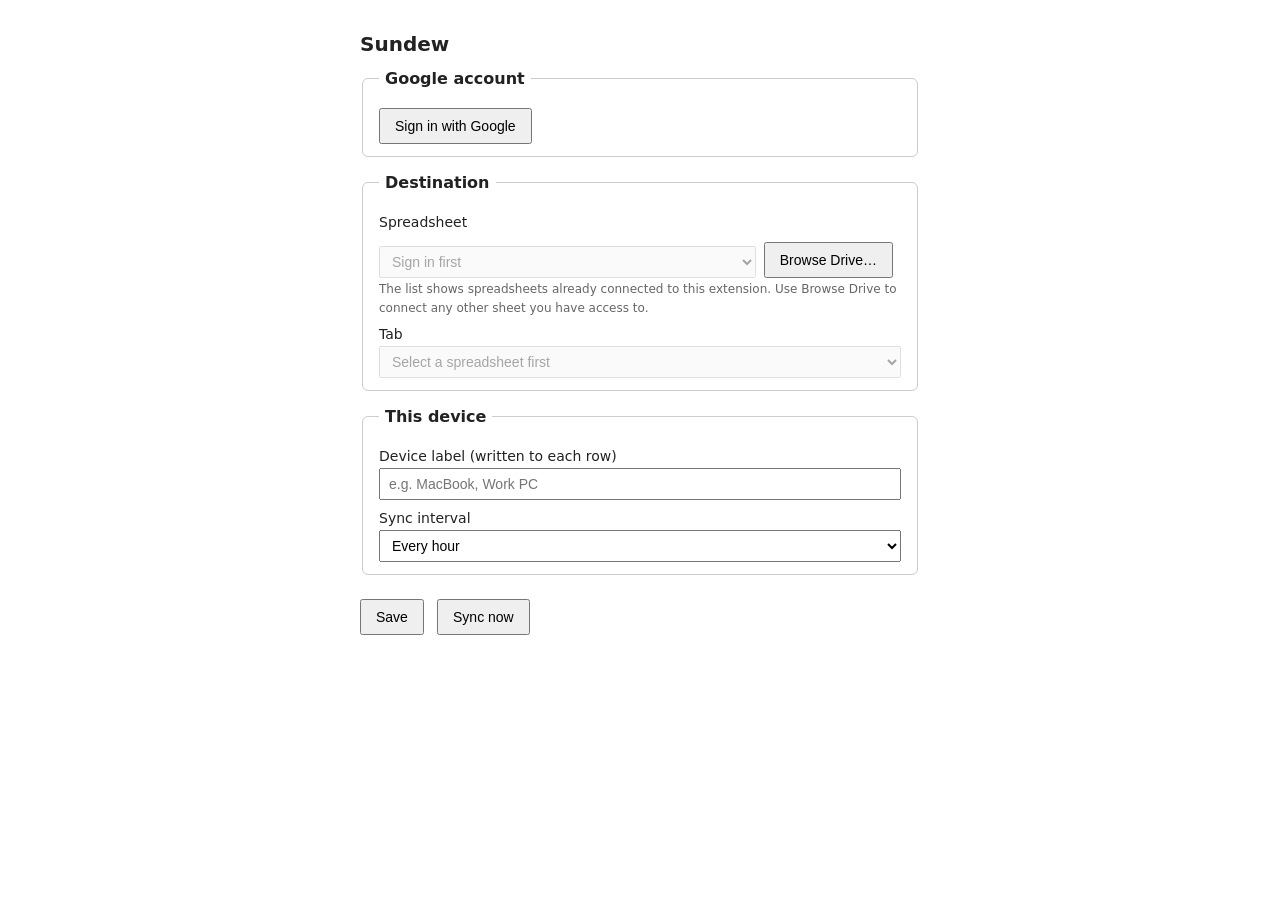
==== options.html @ 03d3510e "Add Sundew Chrome extension" ====
<!doctype html>
<html>
  <head>
    <meta charset="utf-8" />
    <title>Sundew — Options</title>
    <style>
      body {
        font-family: system-ui, sans-serif;
        max-width: 560px;
        margin: 32px auto;
        padding: 0 16px;
        color: #222;
      }
      h1 {
        font-size: 20px;
      }
      fieldset {
        border: 1px solid #ccc;
        border-radius: 6px;
        margin-bottom: 16px;
        padding: 12px 16px;
      }
      legend {
        font-weight: 600;
        padding: 0 6px;
      }
      label {
        display: block;
        margin: 10px 0 4px;
        font-size: 14px;
      }
      input[type="text"],
      select {
        width: 100%;
        box-sizing: border-box;
        padding: 6px 8px;
        font-size: 14px;
      }
      button {
        font-size: 14px;
        padding: 8px 14px;
        margin: 8px 8px 0 0;
        cursor: pointer;
      }
      .row {
        display: flex;
        gap: 8px;
        align-items: flex-end;
      }
      .row > div {
        flex: 1;
      }
      .hint {
        font-size: 12px;
        color: #666;
        margin-top: 2px;
      }
      #status {
        margin-top: 12px;
        font-size: 14px;
        white-space: pre-line;
      }
      #status.ok {
        color: #1a7f37;
      }
      #status.error {
        color: #b42318;
      }
      .hidden {
        display: none;
      }
    </style>
  </head>
  <body>
    <h1>Sundew</h1>

    <fieldset>
      <legend>Google account</legend>
      <button id="signInButton">Sign in with Google</button>
      <span id="authState" class="hint"></span>
    </fieldset>

    <fieldset>
      <legend>Destination</legend>
      <label for="spreadsheetSelect">Spreadsheet</label>
      <div class="row">
        <div>
          <select id="spreadsheetSelect" disabled>
            <option value="">Sign in first</option>
          </select>
        </div>
        <button id="browseDriveButton">Browse Drive…</button>
      </div>
      <span class="hint"
        >The list shows spreadsheets already connected to this extension. Use
        Browse Drive to connect any other sheet you have access to.</span
      >

      <div id="newSheetWrap" class="row hidden">
        <div>
          <label for="newSheetName">New spreadsheet name</label>
          <input type="text" id="newSheetName" placeholder="Browser History" />
        </div>
        <button id="createSheetButton">Create</button>
      </div>
      <a id="openSheetLink" target="_blank" class="hint hidden"
        >Open in Google Sheets ↗</a
      >

      <div class="row">
        <div>
          <label for="tabSelect">Tab</label>
          <select id="tabSelect" disabled>
            <option value="">Select a spreadsheet first</option>
          </select>
        </div>
        <div id="newTabWrap" class="hidden">
          <label for="newTabName">New tab name</label>
          <input type="text" id="newTabName" placeholder="browser history" />
        </div>
      </div>
    </fieldset>

    <fieldset>
      <legend>This device</legend>
      <label for="deviceLabel">Device label (written to each row)</label>
      <input type="text" id="deviceLabel" placeholder="e.g. MacBook, Work PC" />

      <label for="intervalSelect">Sync interval</label>
      <select id="intervalSelect">
        <option value="30">Every 30 minutes</option>
        <option value="60" selected>Every hour</option>
        <option value="120">Every 2 hours</option>
      </select>
    </fieldset>

    <button id="saveButton">Save</button>
    <button id="syncNowButton">Sync now</button>

    <div id="status"></div>

    <script src="sheets.js"></script>
    <script src="options.js"></script>
  </body>
</html>
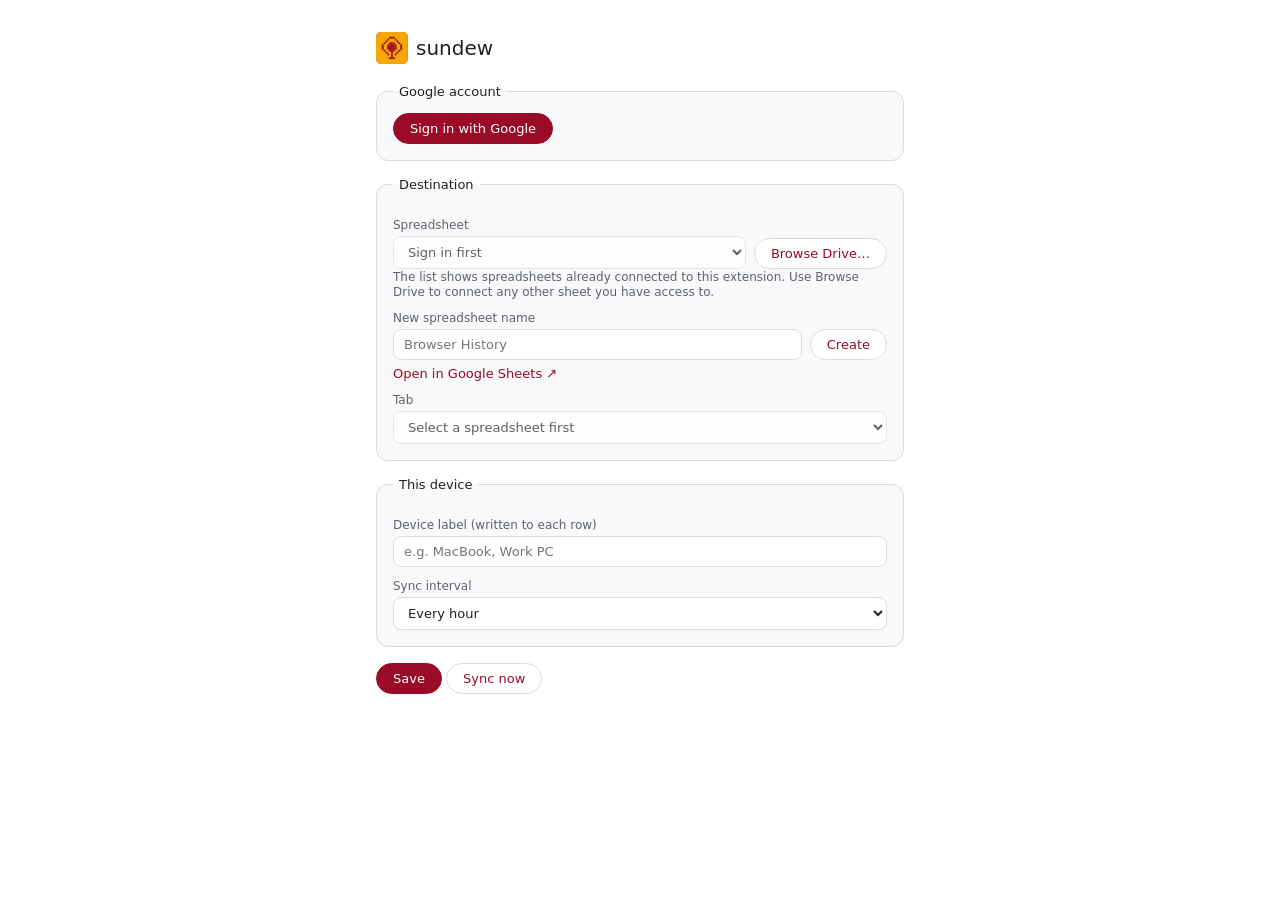
==== commit 3b341386: "Add branding, icons, Chrome-native UI" ====
--- a/options.html
+++ b/options.html
@@ -3,80 +3,46 @@
   <head>
     <meta charset="utf-8" />
     <title>Sundew — Options</title>
+    <link rel="stylesheet" href="sundew.css" />
     <style>
       body {
-        font-family: system-ui, sans-serif;
         max-width: 560px;
         margin: 32px auto;
         padding: 0 16px;
-        color: #222;
       }
       h1 {
         font-size: 20px;
+        font-weight: 500;
+        margin: 0;
       }
-      fieldset {
-        border: 1px solid #ccc;
-        border-radius: 6px;
-        margin-bottom: 16px;
-        padding: 12px 16px;
+      .brand {
+        margin-bottom: 20px;
       }
-      legend {
-        font-weight: 600;
-        padding: 0 6px;
-      }
-      label {
-        display: block;
-        margin: 10px 0 4px;
-        font-size: 14px;
-      }
-      input[type="text"],
-      select {
-        width: 100%;
-        box-sizing: border-box;
-        padding: 6px 8px;
-        font-size: 14px;
-      }
-      button {
-        font-size: 14px;
-        padding: 8px 14px;
-        margin: 8px 8px 0 0;
-        cursor: pointer;
-      }
-      .row {
-        display: flex;
-        gap: 8px;
-        align-items: flex-end;
-      }
-      .row > div {
-        flex: 1;
-      }
-      .hint {
-        font-size: 12px;
-        color: #666;
-        margin-top: 2px;
+      .brand img {
+        height: 32px;
       }
       #status {
         margin-top: 12px;
-        font-size: 14px;
         white-space: pre-line;
       }
-      #status.ok {
-        color: #1a7f37;
+      #openSheetLink {
+        display: inline-block;
+        margin-top: 6px;
       }
-      #status.error {
-        color: #b42318;
-      }
-      .hidden {
-        display: none;
+      #authState {
+        margin-left: 10px;
       }
     </style>
   </head>
   <body>
-    <h1>Sundew</h1>
+    <div class="brand">
+      <img src="icons/icon.svg" alt="" />
+      <h1>sundew</h1>
+    </div>
 
     <fieldset>
       <legend>Google account</legend>
-      <button id="signInButton">Sign in with Google</button>
+      <button id="signInButton" class="primary">Sign in with Google</button>
       <span id="authState" class="hint"></span>
     </fieldset>
 
@@ -103,7 +69,7 @@
         </div>
         <button id="createSheetButton">Create</button>
       </div>
-      <a id="openSheetLink" target="_blank" class="hint hidden"
+      <a id="openSheetLink" target="_blank" class="hidden"
         >Open in Google Sheets ↗</a
       >
 
@@ -134,7 +100,7 @@
       </select>
     </fieldset>
 
-    <button id="saveButton">Save</button>
+    <button id="saveButton" class="primary">Save</button>
     <button id="syncNowButton">Sync now</button>
 
     <div id="status"></div>
--- a/sundew.css
+++ b/sundew.css
@@ -0,0 +1,166 @@
+/* Sundew shared UI — Chrome-native feel (Material 3-ish tokens, system
+   font, pill buttons, Google greys) with the Sundew brand as accent. */
+
+:root {
+  /* Brand */
+  --sundew-red: #990b27;
+  --sundew-red-hover: #7d0920;
+  --sundew-amber: #f6a605;
+  --sundew-dark: #280407;
+
+  /* Chrome-flavoured neutrals (light) */
+  --bg: #ffffff;
+  --surface: #f8f9fa;
+  --border: #dadce0;
+  --text: #202124;
+  --text-secondary: #5f6368;
+  --ok: #188038;
+  --error: #d93025;
+  --focus-ring: rgba(153, 11, 39, 0.4);
+}
+
+@media (prefers-color-scheme: dark) {
+  :root {
+    --bg: #292a2d;
+    --surface: #202124;
+    --border: #5f6368;
+    --text: #e8eaed;
+    --text-secondary: #9aa0a6;
+    --ok: #81c995;
+    --error: #f28b82;
+    --sundew-red: #e0526e;
+    --sundew-red-hover: #e9718a;
+    --focus-ring: rgba(224, 82, 110, 0.5);
+  }
+}
+
+* {
+  box-sizing: border-box;
+}
+
+body {
+  font-family:
+    system-ui,
+    -apple-system,
+    "Segoe UI",
+    Roboto,
+    sans-serif;
+  font-size: 13px;
+  color: var(--text);
+  background: var(--bg);
+  margin: 0;
+}
+
+.brand {
+  display: flex;
+  align-items: center;
+  gap: 8px;
+}
+
+.brand img {
+  height: 24px;
+  display: block;
+}
+
+button {
+  font: inherit;
+  font-weight: 500;
+  border-radius: 100px;
+  padding: 7px 16px;
+  cursor: pointer;
+  border: 1px solid var(--border);
+  background: var(--bg);
+  color: var(--sundew-red);
+  transition: background 0.15s;
+}
+
+button:hover {
+  background: var(--surface);
+}
+
+button.primary {
+  background: var(--sundew-red);
+  border-color: var(--sundew-red);
+  color: #fff;
+}
+
+button.primary:hover {
+  background: var(--sundew-red-hover);
+  border-color: var(--sundew-red-hover);
+}
+
+button:focus-visible,
+input:focus-visible,
+select:focus-visible {
+  outline: 2px solid var(--focus-ring);
+  outline-offset: 1px;
+}
+
+input[type="text"],
+select {
+  font: inherit;
+  color: var(--text);
+  background: var(--bg);
+  border: 1px solid var(--border);
+  border-radius: 8px;
+  padding: 7px 10px;
+  width: 100%;
+}
+
+label {
+  display: block;
+  font-size: 12px;
+  font-weight: 500;
+  color: var(--text-secondary);
+  margin: 12px 0 4px;
+}
+
+fieldset {
+  border: 1px solid var(--border);
+  border-radius: 12px;
+  background: var(--surface);
+  margin: 0 0 16px;
+  padding: 14px 16px 16px;
+}
+
+legend {
+  font-weight: 500;
+  color: var(--text);
+  padding: 0 6px;
+}
+
+a {
+  color: var(--sundew-red);
+  text-decoration: none;
+}
+
+a:hover {
+  text-decoration: underline;
+}
+
+.hint {
+  font-size: 12px;
+  color: var(--text-secondary);
+}
+
+.ok {
+  color: var(--ok);
+}
+
+.error {
+  color: var(--error);
+}
+
+.hidden {
+  display: none;
+}
+
+.row {
+  display: flex;
+  gap: 8px;
+  align-items: flex-end;
+}
+
+.row > div {
+  flex: 1;
+}
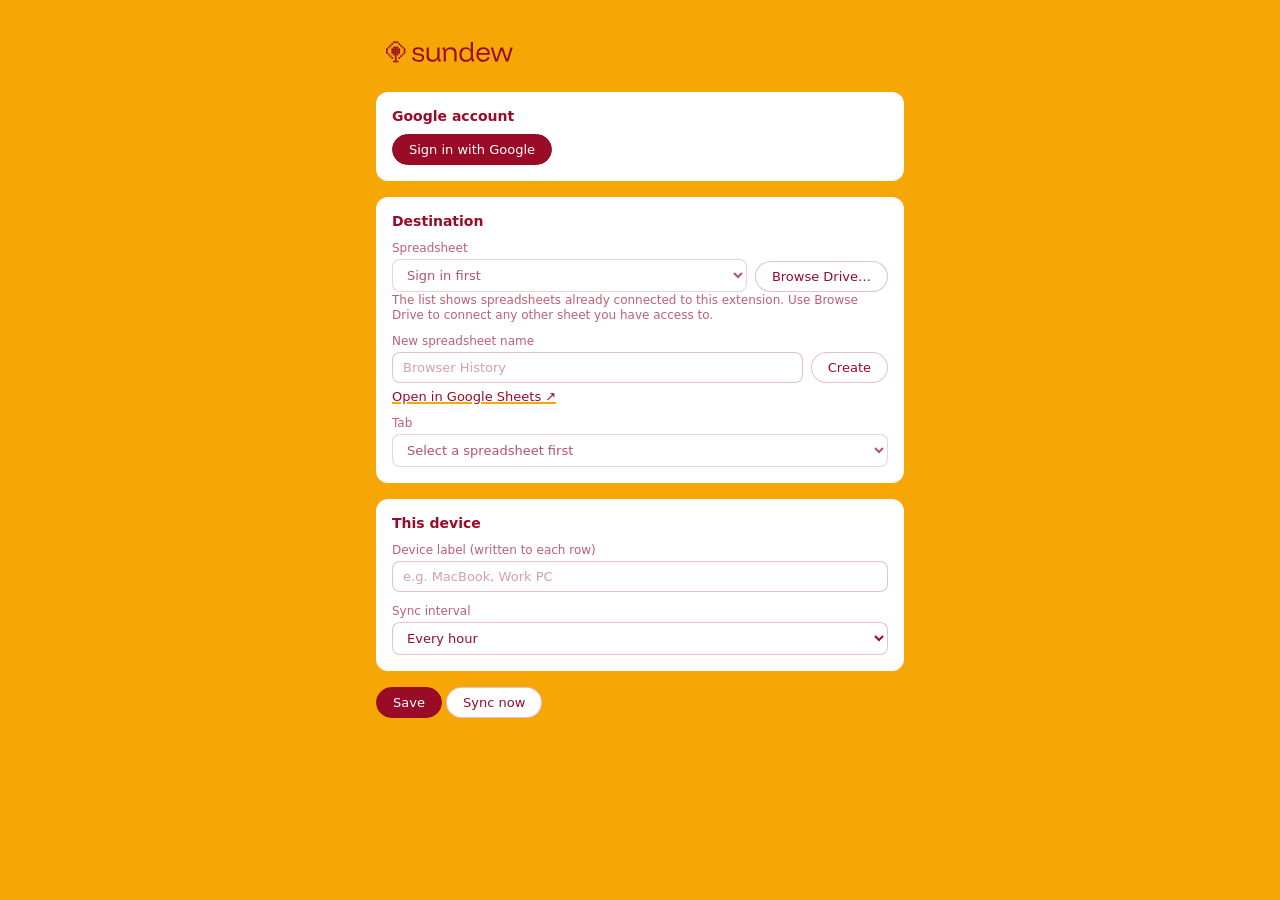
==== commit 0b53611c: "Refine UI states and branding" ====
--- a/options.html
+++ b/options.html
@@ -6,6 +6,7 @@
     <link rel="stylesheet" href="sundew.css" />
     <style>
       body {
+        background: var(--amber);
         max-width: 560px;
         margin: 32px auto;
         padding: 0 16px;
@@ -21,6 +22,18 @@
       .brand img {
         height: 32px;
       }
+      .card {
+        background: var(--white);
+        border-radius: 12px;
+        padding: 16px;
+        margin-bottom: 16px;
+      }
+      .card h2 {
+        font-size: 14px;
+        font-weight: 600;
+        color: var(--red);
+        margin: 0 0 10px;
+      }
       #status {
         margin-top: 12px;
         white-space: pre-line;
@@ -30,65 +43,93 @@
         margin-top: 6px;
       }
       #authState {
-        margin-left: 10px;
+        margin-right: 10px;
+      }
+      #linkedSheetButton {
+        max-width: 100%;
+        overflow: hidden;
+        text-overflow: ellipsis;
+        white-space: nowrap;
       }
     </style>
   </head>
   <body>
     <div class="brand">
-      <img src="icons/icon.svg" alt="" />
-      <h1>sundew</h1>
+      <img
+        src="icons/wordmark-on-amber.svg"
+        alt="sundew"
+        style="height: 40px"
+      />
     </div>
 
-    <fieldset>
-      <legend>Google account</legend>
-      <button id="signInButton" class="primary">Sign in with Google</button>
-      <span id="authState" class="hint"></span>
-    </fieldset>
+    <section class="card">
+      <h2>Google account</h2>
+      <div id="signedOutView">
+        <button id="signInButton" class="primary">Sign in with Google</button>
+      </div>
+      <div id="signedInView" class="hidden">
+        <span id="authState" class="hint">Signed in</span>
+        <button id="signOutButton">Sign out</button>
+      </div>
+    </section>
 
-    <fieldset>
-      <legend>Destination</legend>
-      <label for="spreadsheetSelect">Spreadsheet</label>
-      <div class="row">
-        <div>
-          <select id="spreadsheetSelect" disabled>
-            <option value="">Sign in first</option>
-          </select>
-        </div>
-        <button id="browseDriveButton">Browse Drive…</button>
-      </div>
-      <span class="hint"
-        >The list shows spreadsheets already connected to this extension. Use
-        Browse Drive to connect any other sheet you have access to.</span
-      >
+    <section class="card">
+      <h2>Destination</h2>
 
-      <div id="newSheetWrap" class="row hidden">
-        <div>
-          <label for="newSheetName">New spreadsheet name</label>
-          <input type="text" id="newSheetName" placeholder="Browser History" />
-        </div>
-        <button id="createSheetButton">Create</button>
-      </div>
-      <a id="openSheetLink" target="_blank" class="hidden"
-        >Open in Google Sheets ↗</a
-      >
-
-      <div class="row">
-        <div>
-          <label for="tabSelect">Tab</label>
-          <select id="tabSelect" disabled>
-            <option value="">Select a spreadsheet first</option>
-          </select>
-        </div>
-        <div id="newTabWrap" class="hidden">
-          <label for="newTabName">New tab name</label>
-          <input type="text" id="newTabName" placeholder="browser history" />
+      <div id="destLinked" class="hidden">
+        <div class="row">
+          <button id="linkedSheetButton" title="Open in Google Sheets"></button>
+          <button id="changeDestButton">Change</button>
         </div>
       </div>
-    </fieldset>
 
-    <fieldset>
-      <legend>This device</legend>
+      <div id="destEditor">
+        <label for="spreadsheetSelect">Spreadsheet</label>
+        <div class="row">
+          <div>
+            <select id="spreadsheetSelect" disabled>
+              <option value="">Sign in first</option>
+            </select>
+          </div>
+          <button id="browseDriveButton">Browse Drive…</button>
+        </div>
+        <span class="hint"
+          >The list shows spreadsheets already connected to this extension. Use
+          Browse Drive to connect any other sheet you have access to.</span
+        >
+
+        <div id="newSheetWrap" class="row hidden">
+          <div>
+            <label for="newSheetName">New spreadsheet name</label>
+            <input
+              type="text"
+              id="newSheetName"
+              placeholder="Browser History"
+            />
+          </div>
+          <button id="createSheetButton">Create</button>
+        </div>
+        <a id="openSheetLink" target="_blank" class="hidden"
+          >Open in Google Sheets ↗</a
+        >
+
+        <div class="row">
+          <div>
+            <label for="tabSelect">Tab</label>
+            <select id="tabSelect" disabled>
+              <option value="">Select a spreadsheet first</option>
+            </select>
+          </div>
+          <div id="newTabWrap" class="hidden">
+            <label for="newTabName">New tab name</label>
+            <input type="text" id="newTabName" placeholder="browser history" />
+          </div>
+        </div>
+      </div>
+    </section>
+
+    <section class="card">
+      <h2>This device</h2>
       <label for="deviceLabel">Device label (written to each row)</label>
       <input type="text" id="deviceLabel" placeholder="e.g. MacBook, Work PC" />
 
@@ -98,7 +139,7 @@
         <option value="60" selected>Every hour</option>
         <option value="120">Every 2 hours</option>
       </select>
-    </fieldset>
+    </section>
 
     <button id="saveButton" class="primary">Save</button>
     <button id="syncNowButton">Sync now</button>
--- a/sundew.css
+++ b/sundew.css
@@ -1,37 +1,15 @@
-/* Sundew shared UI — Chrome-native feel (Material 3-ish tokens, system
-   font, pill buttons, Google greys) with the Sundew brand as accent. */
+/* Sundew shared UI — Chrome-native structure (system font, pill buttons,
+   Material-style focus) in the strict brand palette: red, amber, white. */
 
 :root {
-  /* Brand */
-  --sundew-red: #990b27;
-  --sundew-red-hover: #7d0920;
-  --sundew-amber: #f6a605;
-  --sundew-dark: #280407;
+  --red: #990b27;
+  --amber: #f6a605;
+  --white: #ffffff;
 
-  /* Chrome-flavoured neutrals (light) */
-  --bg: #ffffff;
-  --surface: #f8f9fa;
-  --border: #dadce0;
-  --text: #202124;
-  --text-secondary: #5f6368;
-  --ok: #188038;
-  --error: #d93025;
-  --focus-ring: rgba(153, 11, 39, 0.4);
-}
-
-@media (prefers-color-scheme: dark) {
-  :root {
-    --bg: #292a2d;
-    --surface: #202124;
-    --border: #5f6368;
-    --text: #e8eaed;
-    --text-secondary: #9aa0a6;
-    --ok: #81c995;
-    --error: #f28b82;
-    --sundew-red: #e0526e;
-    --sundew-red-hover: #e9718a;
-    --focus-ring: rgba(224, 82, 110, 0.5);
-  }
+  --red-soft: rgba(153, 11, 39, 0.65); /* hints/secondary text */
+  --red-faint: rgba(153, 11, 39, 0.25); /* borders */
+  --red-wash: rgba(153, 11, 39, 0.05); /* surfaces */
+  --amber-wash: rgba(246, 166, 5, 0.15); /* hover */
 }
 
 * {
@@ -46,8 +24,8 @@
     Roboto,
     sans-serif;
   font-size: 13px;
-  color: var(--text);
-  background: var(--bg);
+  color: var(--red);
+  background: var(--white);
   margin: 0;
 }
 
@@ -62,93 +40,109 @@
   display: block;
 }
 
+h1 {
+  color: var(--red);
+}
+
 button {
   font: inherit;
   font-weight: 500;
   border-radius: 100px;
   padding: 7px 16px;
   cursor: pointer;
-  border: 1px solid var(--border);
-  background: var(--bg);
-  color: var(--sundew-red);
+  border: 1px solid var(--red-faint);
+  background: var(--white);
+  color: var(--red);
   transition: background 0.15s;
 }
 
 button:hover {
-  background: var(--surface);
+  background: var(--amber-wash);
 }
 
 button.primary {
-  background: var(--sundew-red);
-  border-color: var(--sundew-red);
-  color: #fff;
+  background: var(--red);
+  border-color: var(--red);
+  color: var(--white);
 }
 
 button.primary:hover {
-  background: var(--sundew-red-hover);
-  border-color: var(--sundew-red-hover);
+  background: #7d0920;
+  border-color: #7d0920;
 }
 
 button:focus-visible,
 input:focus-visible,
 select:focus-visible {
-  outline: 2px solid var(--focus-ring);
+  outline: 2px solid var(--amber);
   outline-offset: 1px;
 }
 
 input[type="text"],
 select {
   font: inherit;
-  color: var(--text);
-  background: var(--bg);
-  border: 1px solid var(--border);
+  color: var(--red);
+  background: var(--white);
+  border: 1px solid var(--red-faint);
   border-radius: 8px;
   padding: 7px 10px;
   width: 100%;
+}
+
+input::placeholder {
+  color: var(--red-soft);
+  opacity: 0.6;
 }
 
 label {
   display: block;
   font-size: 12px;
   font-weight: 500;
-  color: var(--text-secondary);
+  color: var(--red-soft);
   margin: 12px 0 4px;
 }
 
 fieldset {
-  border: 1px solid var(--border);
+  border: 1px solid var(--red-faint);
   border-radius: 12px;
-  background: var(--surface);
+  background: var(--red-wash);
   margin: 0 0 16px;
   padding: 14px 16px 16px;
 }
 
 legend {
   font-weight: 500;
-  color: var(--text);
+  color: var(--red);
   padding: 0 6px;
 }
 
 a {
-  color: var(--sundew-red);
-  text-decoration: none;
+  color: var(--red);
+  text-decoration: underline;
+  text-decoration-color: var(--amber);
+  text-decoration-thickness: 2px;
 }
 
 a:hover {
-  text-decoration: underline;
+  background: var(--amber-wash);
 }
 
 .hint {
   font-size: 12px;
-  color: var(--text-secondary);
+  color: var(--red-soft);
 }
 
 .ok {
-  color: var(--ok);
+  color: var(--red);
+  font-weight: 500;
 }
 
 .error {
-  color: var(--error);
+  color: var(--red);
+  background: var(--amber);
+  border-radius: 8px;
+  padding: 6px 10px;
+  display: inline-block;
 }
 
 .hidden {
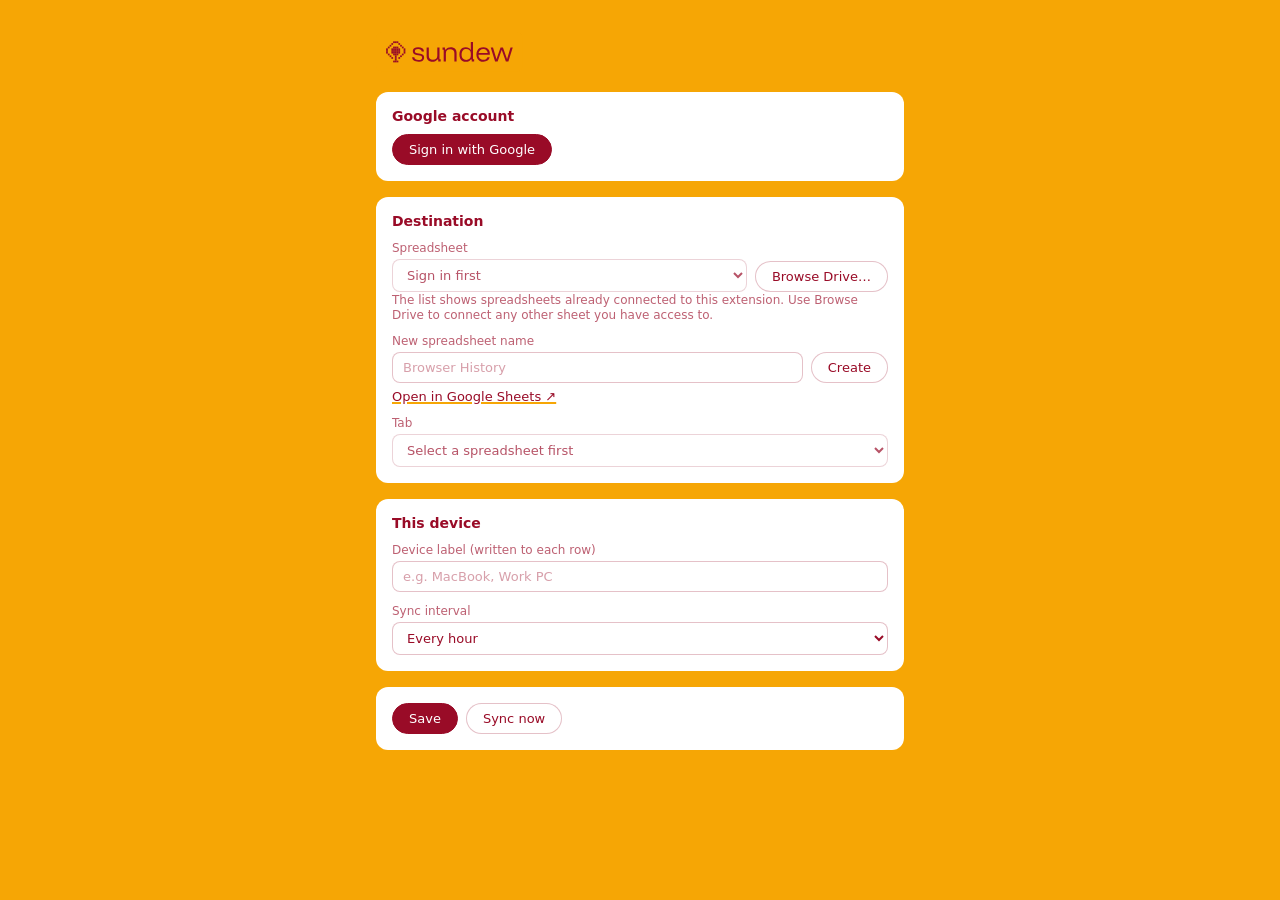
==== commit 026fb474: "Toast status messages, boxed actions" ====
--- a/options.html
+++ b/options.html
@@ -141,10 +141,12 @@
       </select>
     </section>
 
-    <button id="saveButton" class="primary">Save</button>
-    <button id="syncNowButton">Sync now</button>
+    <section class="card actions">
+      <button id="saveButton" class="primary">Save</button>
+      <button id="syncNowButton">Sync now</button>
+    </section>
 
-    <div id="status"></div>
+    <div id="toast" role="status"></div>
 
     <script src="sheets.js"></script>
     <script src="options.js"></script>
--- a/sundew.css
+++ b/sundew.css
@@ -145,6 +145,42 @@
   display: inline-block;
 }
 
+.actions {
+  display: flex;
+  gap: 8px;
+}
+
+#toast {
+  position: fixed;
+  left: 50%;
+  bottom: 24px;
+  transform: translate(-50%, 16px);
+  background: var(--red);
+  color: var(--white);
+  font-weight: 500;
+  border-radius: 100px;
+  padding: 10px 20px;
+  box-shadow: 0 4px 12px rgba(40, 4, 7, 0.3);
+  opacity: 0;
+  pointer-events: none;
+  transition:
+    opacity 0.2s,
+    transform 0.2s;
+  max-width: 90vw;
+  white-space: pre-line;
+  text-align: center;
+}
+
+#toast.show {
+  opacity: 1;
+  transform: translate(-50%, 0);
+}
+
+#toast.toast-error {
+  background: var(--amber);
+  color: var(--red);
+}
+
 .hidden {
   display: none;
 }
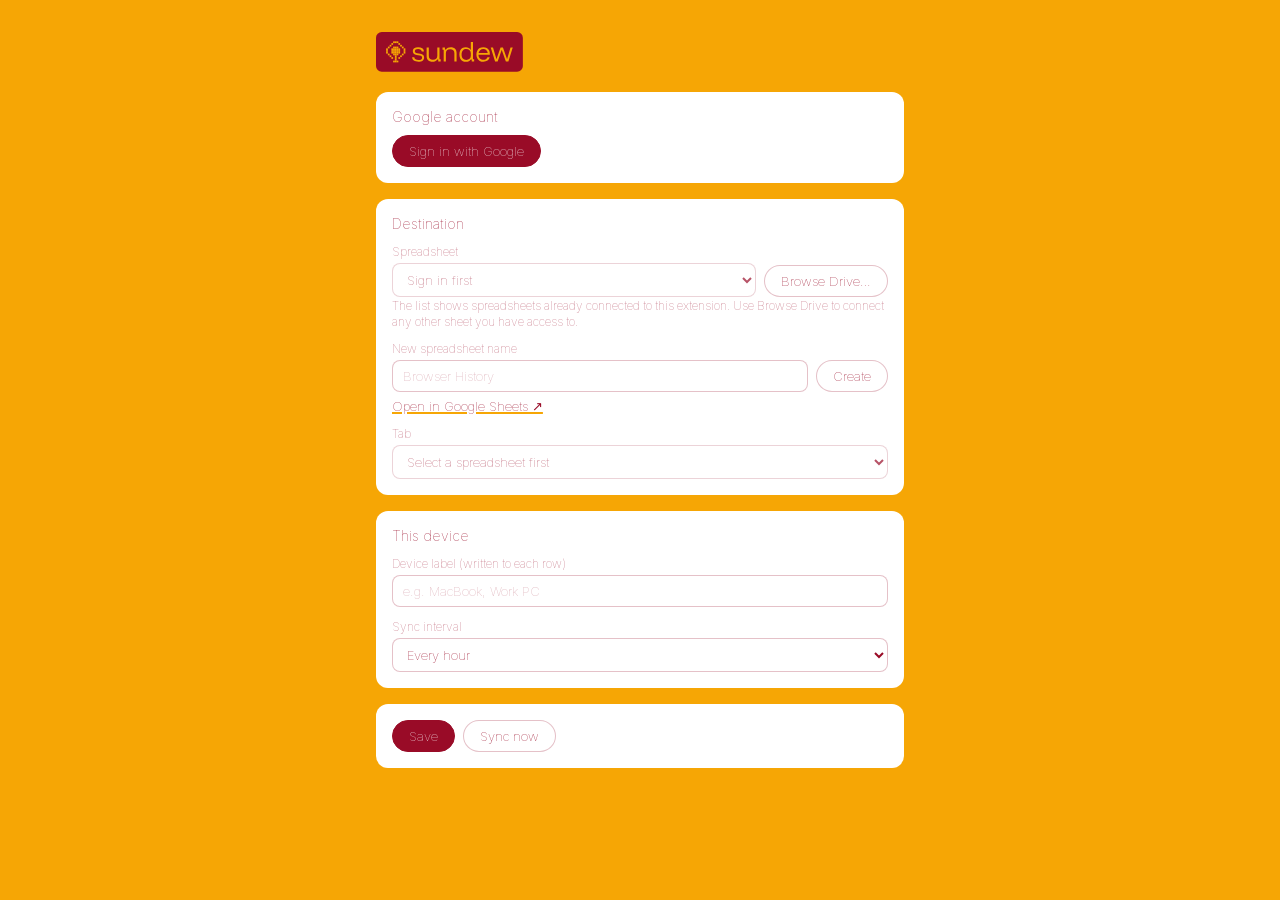
==== commit 4a3066d9: "Yellow-on-red wordmark, Inter font" ====
--- a/options.html
+++ b/options.html
@@ -56,7 +56,7 @@
   <body>
     <div class="brand">
       <img
-        src="icons/wordmark-on-amber.svg"
+        src="icons/wordmark-yellow-on-red.svg"
         alt="sundew"
         style="height: 40px"
       />
--- a/sundew.css
+++ b/sundew.css
@@ -16,8 +16,17 @@
   box-sizing: border-box;
 }
 
+@font-face {
+  font-family: "Inter";
+  font-style: normal;
+  font-weight: 100 900;
+  font-display: swap;
+  src: url("fonts/inter-var-latin.woff2") format("woff2");
+}
+
 body {
   font-family:
+    "Inter",
     system-ui,
     -apple-system,
     "Segoe UI",
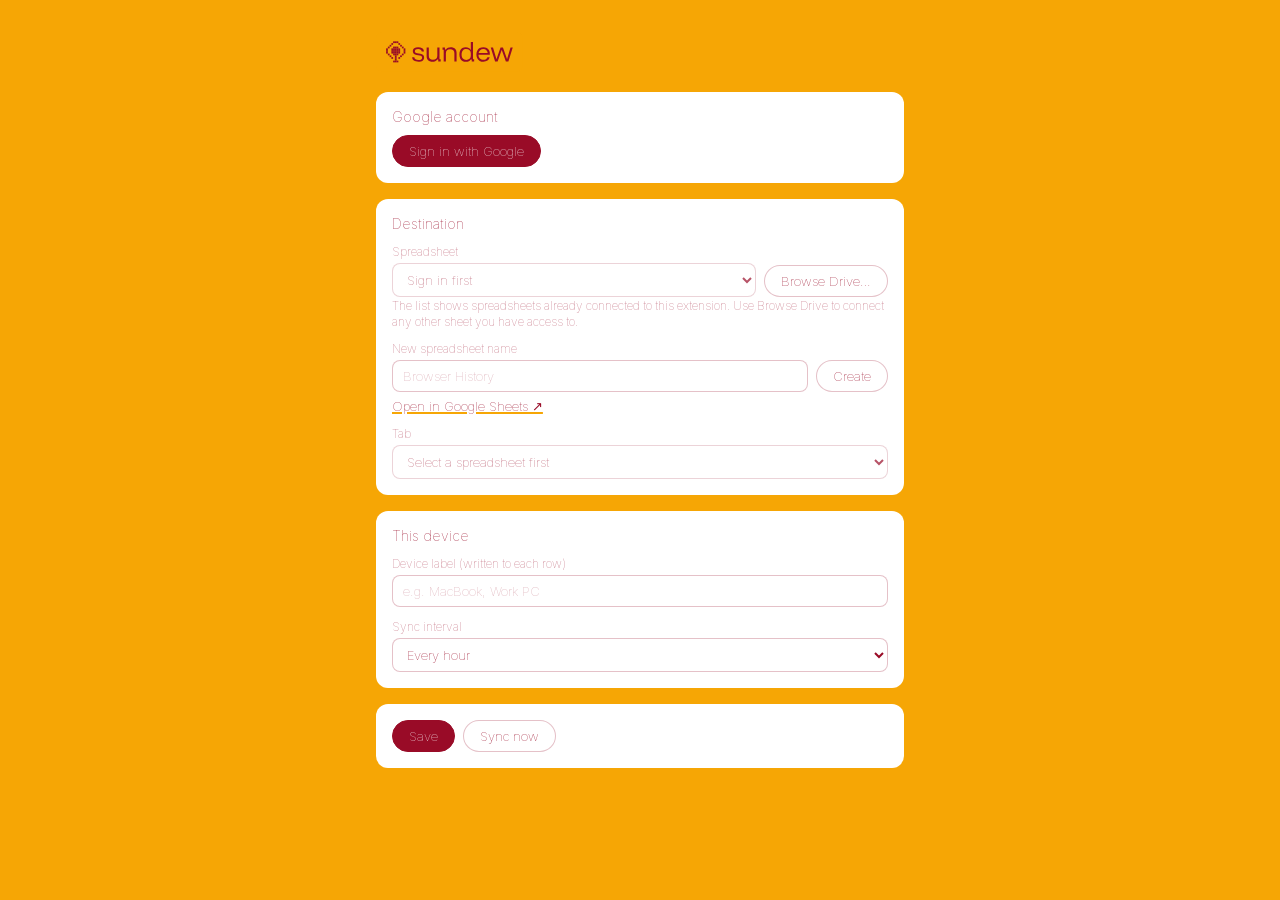
==== commit a5ef372b: "Revert wordmark to red on yellow" ====
--- a/options.html
+++ b/options.html
@@ -56,7 +56,7 @@
   <body>
     <div class="brand">
       <img
-        src="icons/wordmark-yellow-on-red.svg"
+        src="icons/wordmark-on-amber.svg"
         alt="sundew"
         style="height: 40px"
       />
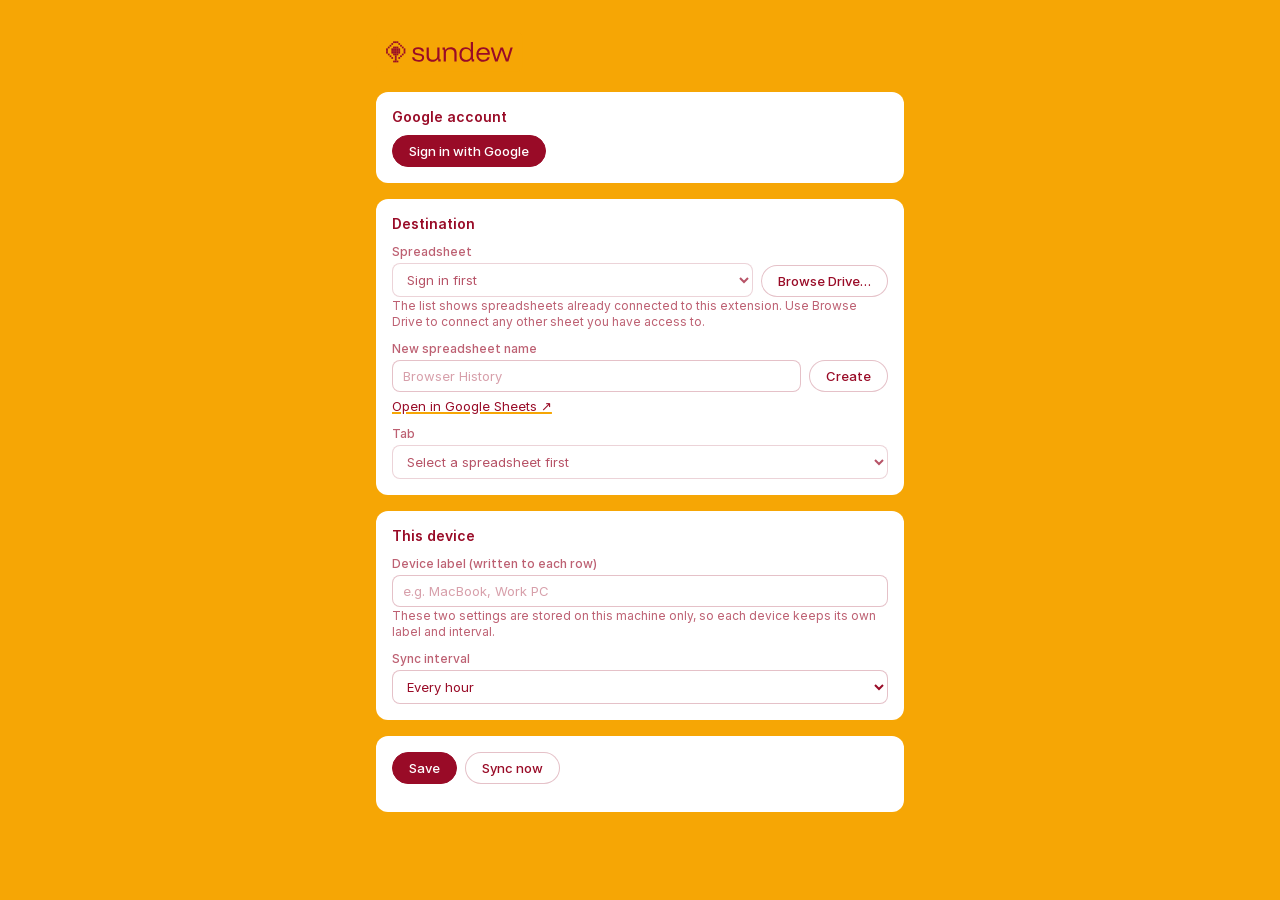
==== commit 2063914d: "Make device settings per machine" ====
--- a/options.html
+++ b/options.html
@@ -44,6 +44,10 @@
       }
       #authState {
         margin-right: 10px;
+      }
+      #lastResult {
+        margin-top: 12px;
+        white-space: pre-line;
       }
       #linkedSheetButton {
         max-width: 100%;
@@ -132,6 +136,10 @@
       <h2>This device</h2>
       <label for="deviceLabel">Device label (written to each row)</label>
       <input type="text" id="deviceLabel" placeholder="e.g. MacBook, Work PC" />
+      <span class="hint"
+        >These two settings are stored on this machine only, so each device
+        keeps its own label and interval.</span
+      >
 
       <label for="intervalSelect">Sync interval</label>
       <select id="intervalSelect">
@@ -141,14 +149,18 @@
       </select>
     </section>
 
-    <section class="card actions">
-      <button id="saveButton" class="primary">Save</button>
-      <button id="syncNowButton">Sync now</button>
+    <section class="card">
+      <div class="actions">
+        <button id="saveButton" class="primary">Save</button>
+        <button id="syncNowButton">Sync now</button>
+      </div>
+      <div id="lastResult" class="hint"></div>
     </section>
 
     <div id="toast" role="status"></div>
 
     <script src="sheets.js"></script>
+    <script src="device.js"></script>
     <script src="options.js"></script>
   </body>
 </html>
--- a/sundew.css
+++ b/sundew.css
@@ -19,9 +19,33 @@
 @font-face {
   font-family: "Inter";
   font-style: normal;
-  font-weight: 100 900;
-  font-display: swap;
-  src: url("fonts/inter-var-latin.woff2") format("woff2");
+  font-weight: 400;
+  font-display: swap;
+  src: url("fonts/inter-400-latin.woff2") format("woff2");
+}
+
+@font-face {
+  font-family: "Inter";
+  font-style: normal;
+  font-weight: 500;
+  font-display: swap;
+  src: url("fonts/inter-500-latin.woff2") format("woff2");
+}
+
+@font-face {
+  font-family: "Inter";
+  font-style: normal;
+  font-weight: 600;
+  font-display: swap;
+  src: url("fonts/inter-600-latin.woff2") format("woff2");
+}
+
+@font-face {
+  font-family: "Inter";
+  font-style: normal;
+  font-weight: 700;
+  font-display: swap;
+  src: url("fonts/inter-700-latin.woff2") format("woff2");
 }
 
 body {
